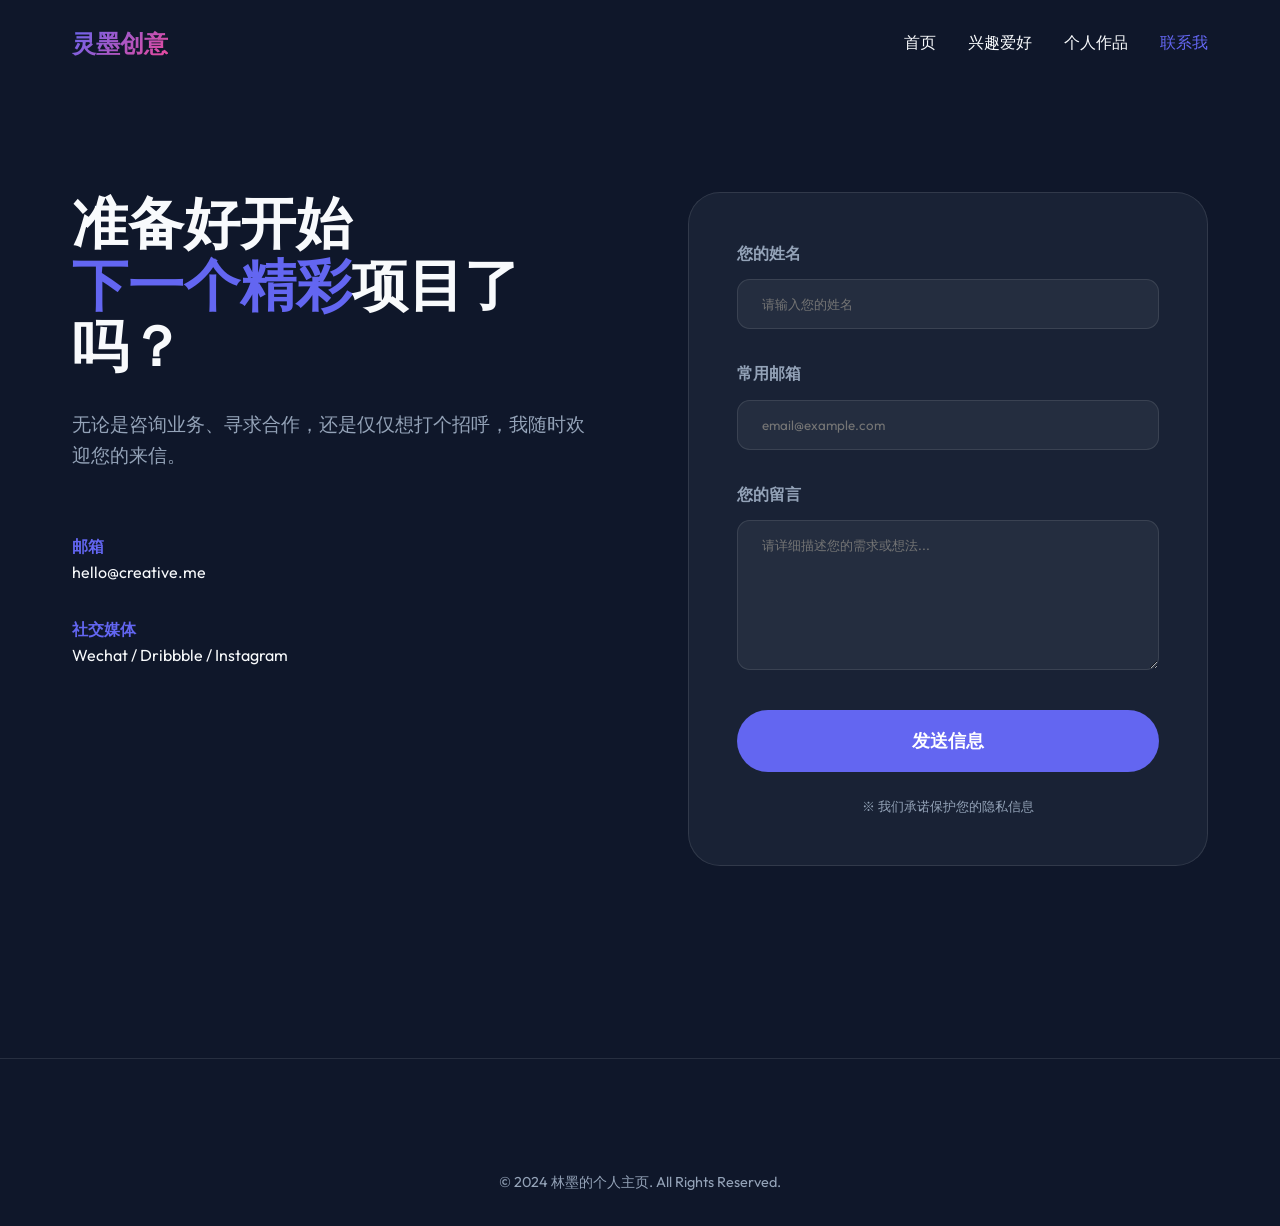
==== contact.html @ 7e022683 "Initial commit" ====
<!DOCTYPE html>
<html lang="zh-CN">
<head>
    <meta charset="UTF-8">
    <meta name="viewport" content="width=device-width, initial-scale=1.0">
    <title>联系我 | 开启对话</title>
    <link rel="stylesheet" href="css/style.css">
    <link href="https://fonts.googleapis.com/css2?family=Outfit:wght@300;400;600;800&family=Noto+Sans+SC:wght@300;400;700&display=swap" rel="stylesheet">
    <style>
        .contact-container {
            padding: 12rem 0 8rem;
            display: grid;
            grid-template-columns: 1fr 1fr;
            gap: 6rem;
            align-items: start;
        }

        .contact-info h1 {
            font-size: 3.5rem;
            line-height: 1.1;
            margin-bottom: 2rem;
        }

        .contact-form-wrapper {
            padding: 3rem;
            border-radius: 2rem;
        }

        .form-group {
            margin-bottom: 2rem;
        }

        .form-group label {
            display: block;
            margin-bottom: 0.8rem;
            font-weight: 600;
            color: var(--text-muted);
        }

        .form-control {
            width: 100%;
            padding: 1rem 1.5rem;
            background: rgba(255, 255, 255, 0.05);
            border: 1px solid var(--glass-border);
            border-radius: 0.8rem;
            color: white;
            font-family: inherit;
            transition: var(--transition);
        }

        .form-control:focus {
            outline: none;
            border-color: var(--primary);
            background: rgba(255, 255, 255, 0.1);
        }

        textarea.form-control {
            min-height: 150px;
            resize: vertical;
        }

        .submit-btn {
            width: 100%;
            padding: 1.2rem;
            background: var(--primary);
            color: white;
            border: none;
            border-radius: 50px;
            font-size: 1.1rem;
            font-weight: 700;
            cursor: pointer;
            transition: var(--transition);
        }

        .submit-btn:hover {
            background: var(--primary-dark);
            transform: translateY(-3px);
            box-shadow: 0 10px 20px rgba(99, 102, 241, 0.3);
        }
    </style>
</head>
<body>
    <div id="toast-container"></div>
    <header class="glass scrolled">
        <div class="container"><nav>
            <a href="index.html" class="logo">灵墨创意</a>
            <ul class="nav-links">
                <li><a href="index.html">首页</a></li>
                <li><a href="hobbies.html">兴趣爱好</a></li>
                <li><a href="portfolio.html">个人作品</a></li>
                <li><a href="contact.html" style="color: var(--primary);">联系我</a></li>
            </ul>
        </nav></div>
    </header>

    <main class="container">
        <div class="contact-container">
            <div class="contact-info">
                <h1>准备好开始<br><span style="color: var(--primary);">下一个精彩</span>项目了吗？</h1>
                <p style="color: var(--text-muted); font-size: 1.2rem; margin-top: 2rem;">无论是咨询业务、寻求合作，还是仅仅想打个招呼，我随时欢迎您的来信。</p>
                
                <div style="margin-top: 4rem;">
                    <div style="margin-bottom: 2rem;">
                        <h4 style="color: var(--primary);">邮箱</h4>
                        <p>hello@creative.me</p>
                    </div>
                    <div>
                        <h4 style="color: var(--primary);">社交媒体</h4>
                        <p>Wechat / Dribbble / Instagram</p>
                    </div>
                </div>
            </div>

            <div class="contact-form-wrapper glass">
                <form id="contact-form">
                    <div class="form-group">
                        <label for="name">您的姓名</label>
                        <input type="text" id="name" class="form-control" placeholder="请输入您的姓名">
                    </div>
                    <div class="form-group">
                        <label for="email">常用邮箱</label>
                        <input type="email" id="email" class="form-control" placeholder="email@example.com">
                    </div>
                    <div class="form-group">
                        <label for="message">您的留言</label>
                        <textarea id="message" class="form-control" placeholder="请详细描述您的需求或想法..."></textarea>
                    </div>
                    <button type="submit" class="submit-btn shadow">发送信息</button>
                    <p style="text-align: center; font-size: 0.8rem; color: var(--text-muted); margin-top: 1.5rem;">※ 我们承诺保护您的隐私信息</p>
                </form>
            </div>
        </div>
    </main>

    <footer>
        <div class="container">
            <div class="footer-bottom">
                <p>&copy; 2024 林墨的个人主页. All Rights Reserved.</p>
            </div>
        </div>
    </footer>
    <script src="js/main.js"></script>
</body>
</html>
---- css/style.css ----
:root {
    --primary: #6366f1;
    --primary-dark: #4f46e5;
    --secondary: #ec4899;
    --bg-dark: #0f172a;
    --card-bg: rgba(30, 41, 59, 0.7);
    --glass-border: rgba(255, 255, 255, 0.1);
    --text-white: #f8fafc;
    --text-muted: #94a3b8;
    --font-main: 'Outfit', 'Inter', -apple-system, sans-serif;
    --transition: all 0.3s cubic-bezier(0.4, 0, 0.2, 1);
}

* {
    margin: 0;
    padding: 0;
    box-sizing: border-box;
}

body {
    background-color: var(--bg-dark);
    color: var(--text-white);
    font-family: var(--font-main);
    line-height: 1.6;
    overflow-x: hidden;
}

a {
    text-decoration: none;
    color: inherit;
    transition: var(--transition);
}

ul {
    list-style: none;
}

/* Glassmorphism Utility */
.glass {
    background: var(--card-bg);
    backdrop-filter: blur(12px);
    -webkit-backdrop-filter: blur(12px);
    border: 1px solid var(--glass-border);
}

/* Base Components */
.container {
    max-width: 1200px;
    margin: 0 auto;
    padding: 0 2rem;
}

header {
    position: fixed;
    top: 0;
    width: 100%;
    z-index: 1000;
    padding: 1.5rem 0;
    transition: var(--transition);
}

header.scrolled {
    padding: 1rem 0;
    background: rgba(15, 23, 42, 0.9);
}

nav {
    display: flex;
    justify-content: space-between;
    align-items: center;
}

.logo {
    font-size: 1.5rem;
    font-weight: 800;
    background: linear-gradient(135deg, var(--primary), var(--secondary));
    -webkit-background-clip: text;
    -webkit-text-fill-color: transparent;
}

.nav-links {
    display: flex;
    gap: 2rem;
}

.nav-links a:hover {
    color: var(--primary);
}

/* Toast/Notification System */
#toast-container {
    position: fixed;
    top: 2rem;
    right: 2rem;
    z-index: 1001;
}

.toast {
    padding: 1rem 2rem;
    border-radius: 0.75rem;
    margin-bottom: 1rem;
    animation: slideIn 0.3s ease-out;
    display: flex;
    align-items: center;
    gap: 0.75rem;
    font-weight: 500;
}

.toast.success { background: #10b981; }
.toast.error { background: #ef4444; }

@keyframes slideIn {
    from { transform: translateX(100%); opacity: 0; }
    to { transform: translateX(0); opacity: 1; }
}

/* Footer */
footer {
    padding: 4rem 0 2rem;
    border-top: 1px solid var(--glass-border);
    margin-top: 4rem;
}

.footer-content {
    display: flex;
    justify-content: space-between;
    flex-wrap: wrap;
    gap: 2rem;
}

.footer-bottom {
    text-align: center;
    margin-top: 3rem;
    color: var(--text-muted);
    font-size: 0.9rem;
}
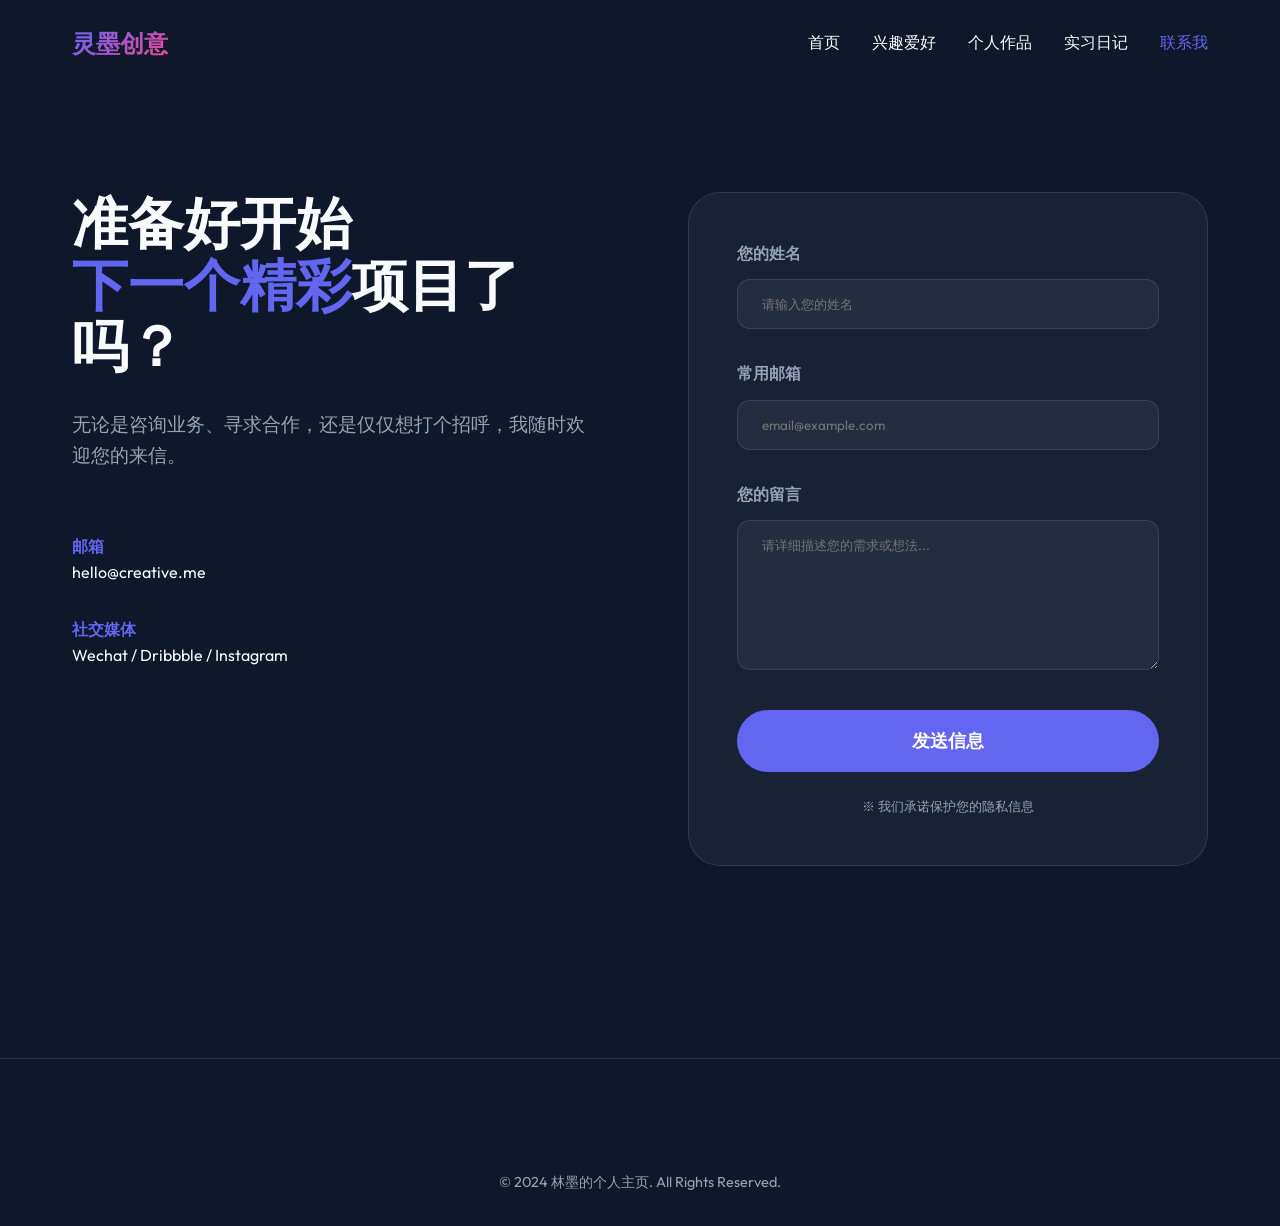
==== commit 50c3f3f9: "[B] 将实习日记精选升级为审稿流程，站主网页编辑问题、行动、结果和反思，后端存储私密原稿与公开派生稿，数据库维护它们对项目作品的引用。脱敏不能只隐藏页面字段，搜索索引、RSS、摘要卡和下载文本都应从" ====
--- a/contact.html
+++ b/contact.html
@@ -88,6 +88,7 @@
                 <li><a href="index.html">首页</a></li>
                 <li><a href="hobbies.html">兴趣爱好</a></li>
                 <li><a href="portfolio.html">个人作品</a></li>
+                <li><a href="diary.html">实习日记</a></li>
                 <li><a href="contact.html" style="color: var(--primary);">联系我</a></li>
             </ul>
         </nav></div>
